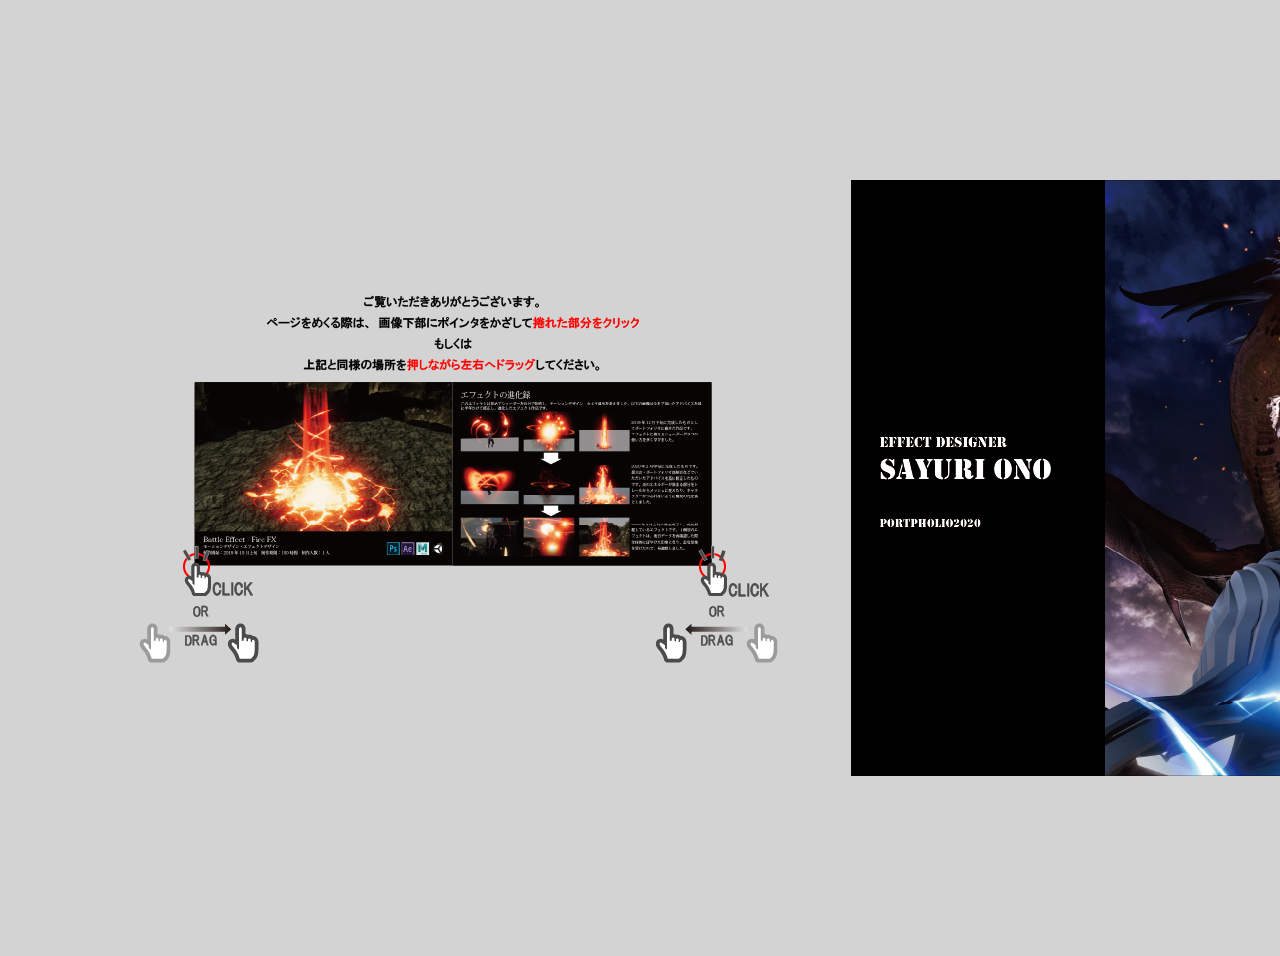
==== index.html @ 188a4488 "Add files via upload" ====
<!DOCTYPE html>
<html lang="en">
<head>
<link rel="stylesheet" href="css/style.css" />
<script src="https://code.jquery.com/jquery-3.4.1.min.js"
    integrity="sha256-CSXorXvZcTkaix6Yvo6HppcZGetbYMGWSFlBw8HfCJo=" crossorigin="anonymous"></script>
<script type="text/javascript" src="js/turn.js"></script>
<title>OCA大阪デザイン＆IT専門学校_小野紗有里_ポートフォリオ</title>
</head>
<body>
  <div class="wrapper">
    <div id="flipbook">
      <div></div>
      <div>
        <iframe width="843" height="502" src="https://www.youtube.com/embed/wSt4LJQeaeQ?autoplay=1" frameborder="0" allow="accelerometer; encrypted-media; gyroscope; picture-in-picture" allowfullscreen></iframe>
      </div>
      <div></div>
      <div></div>
      <div></div>
      <div></div>
      <div></div>
      <div><iframe width="843" height="470" src="https://www.youtube.com/embed/CJ3y1P370u0" frameborder="0" allow="accelerometer; autoplay; encrypted-media; gyroscope; picture-in-picture" allowfullscreen></iframe>
      </div>
      <div>
      <iframe width="410" height="285" src="https://www.youtube.com/embed/uXxZIEnOLyM?autoplay=1" frameborder="0" allow="accelerometer; encrypted-media; gyroscope; picture-in-picture" allowfullscreen></iframe>
      </div>
      <div>
      	<div class ="sm_mov">
      	<table>
      	<tr>
      	<td><iframe width="320" height="270" src="https://www.youtube.com/embed/va22IH--xtc" frameborder="0" allow="accelerometer; autoplay; encrypted-media; gyroscope; picture-in-picture" allowfullscreen></iframe></td>
      	<td><iframe width="320" height="270" src="https://www.youtube.com/embed/mqj87593bno" frameborder="0" allow="accelerometer; autoplay; encrypted-media; gyroscope; picture-in-picture" allowfullscreen></iframe></td>
      	</tr>
      	</table>
      	</div>
      </div>
      <div>
        <div class ="sm_mov">
      	<table>
      	<tr>
      	<td><iframe width="320" height="270" src="https://www.youtube.com/embed/FnUA1RHGNOg" frameborder="0" allow="accelerometer; autoplay; encrypted-media; gyroscope; picture-in-picture" allowfullscreen></iframe></td>
      	<td><iframe width="320" height="270" src="https://www.youtube.com/embed/-NrYVGUpazg" frameborder="0" allow="accelerometer; autoplay; encrypted-media; gyroscope; picture-in-picture" allowfullscreen></iframe></td>
      	</tr>
      	</table>
      	</div>
      </div>
      <div><iframe width="790" height="430" src="https://www.youtube.com/embed/SSOPF-YPMoE" frameborder="0" allow="accelerometer; autoplay; encrypted-media; gyroscope; picture-in-picture" allowfullscreen></iframe></div>
      <div></div>
      <div></div>
      <div></div>
      <div></div>
      <div></div>
      <div></div>
      <div></div>
      <div></div>
    </div>
  </div>
</body>
<script type="text/javascript">
    $("#flipbook").turn({
        when:{
            turning: function(e,page,view){
                const book = $(this),
                pages=book.turn("pages");
                 if (page >= 2) $("#flipbook .p2").addClass("fixed");
                else $("#flipbook .p2").removeClass("fixed");

                if (page < book.turn("pages"))
                    $("#flipbook .p5").addClass("fixed");
                else $("#flipbook .p5").removeClass("fixed");

            }
        }
    });


</script>
</html>
---- css/style.css ----
div {
  color: white;
}

body{
  overflow-y: scroll;
  -ms-overflow-style:none;
  scrollbar-width:none;
  background-color: #d3d3d3;
}

body::-webkit-scrollbar{
  display: none;
}

.wrapper{
  width:100vw;
  text-align: center;
  background-image: url(../image/explain_2.png);
  background-repeat: no-repeat;
  margin: 180px auto;

}

.odd {
  background-color: #000;
}
.even {
  background-color: #000;
}

.p1,
.p2,
.p3,
.p4 {
  width: 400px;
  height: 500px;
  background-color: #000;
}

.p1{
  background-image: url(../image/p1_large.png);
}

.p2{
  background-image: url(../image/p2_large.png);
}



.p3{
  background-image: url(../image/p3_large.png);
}

.p4{
  background-image: url(../image/p4_large.png);
}


.p5{
  background-image: url(../image/p5_large.png);
}

.p6{
  background-image: url(../image/p6_large.png);
}

.p7{
  background-image: url(../image/p7_large.png);
}

.p8{
  background-image: url(../image/p8_large.png);
}

.p9{
  background-image: url(../image/p9_large.png);
}

.p9 iframe{
    float: left;
    margin: 25px 45px;
}


.p10{
  background-image: url(../image/p10_large.png);
}

.p11{
  background-image: url(../image/p11_large.png);
}

.p12{
  background-image: url(../image/p12_large.png);
}

.p12 iframe{
	margin-top:28px;
}

.p13{
  background-image: url(../image/p13_large.png);
}

.p14{
  background-image: url(../image/p14_large.png);
}

.p15{
  background-image: url(../image/p15_large.png);
}

.p16{
  background-image: url(../image/p16_large.png);
}

.p17{
  background-image: url(../image/p17_large.png);
}

.p18{
  background-image: url(../image/p18_large.png);
}

.p19{
  background-image: url(../image/p19_large.png);
}

.p20{
  background-image: url(../image/p20_large.png);
}

.sm_mov{
}

.sm_mov table{
margin: 35px auto 0;
}

.sm_mov tr{

}

.sm_mov td{
padding: 0 40px;
}


#flipbook {
  width: 1686px;
  height: 596px;
  margin:auto;
}
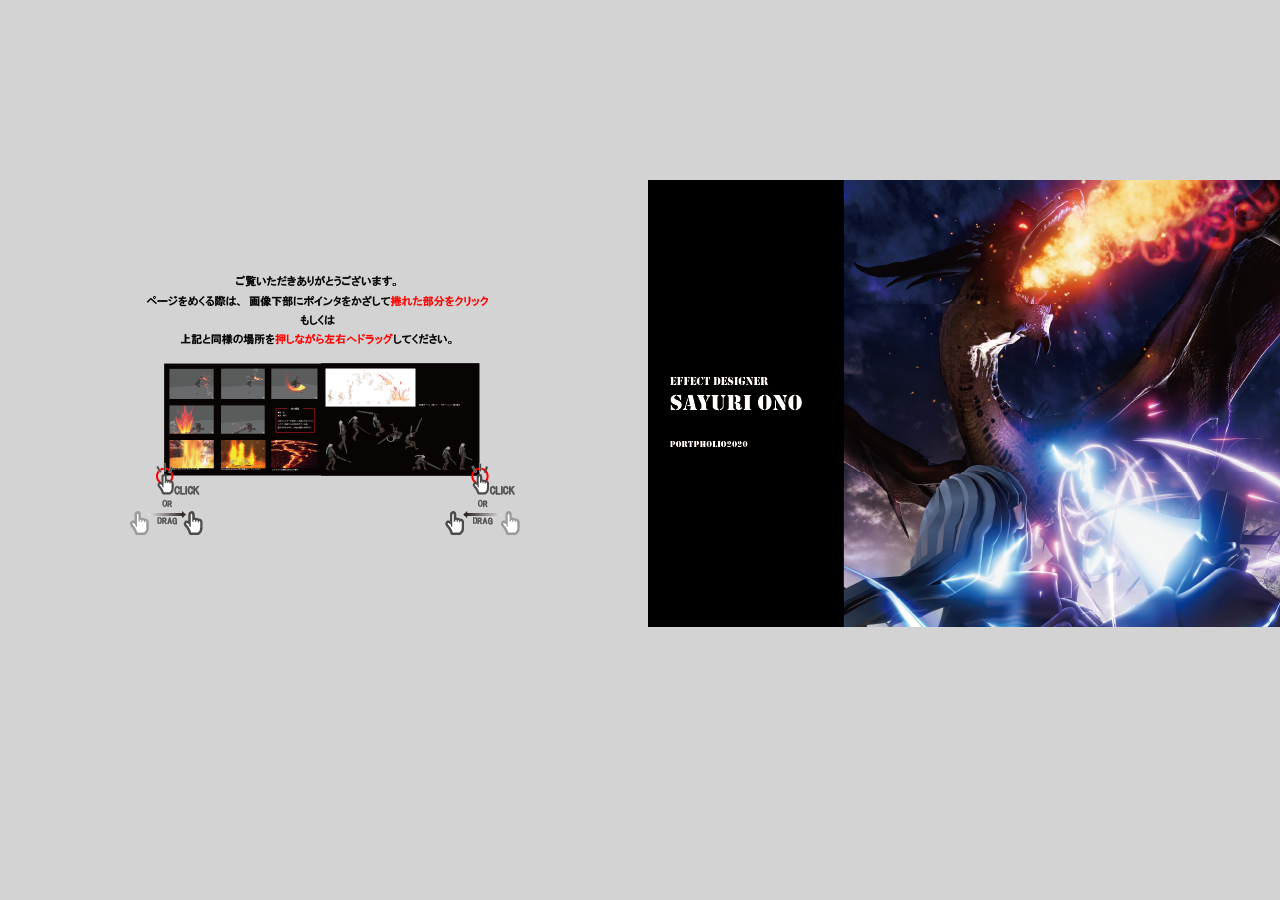
==== commit 8583a3a4: "Add files via upload" ====
--- a/index.html
+++ b/index.html
@@ -1,7 +1,11 @@
 <!DOCTYPE html>
 <html lang="en">
 <head>
-<link rel="stylesheet" href="css/style.css" />
+<!--  <link rel="stylesheet" href="css/style.css">-->
+
+<link rel="stylesheet" href="css/style.css" media="screen and (min-width:1800px)"/>
+<link rel="stylesheet" href="css/style-med.css" media="screen and (max-width:1800px)"/>
+
 <script src="https://code.jquery.com/jquery-3.4.1.min.js"
     integrity="sha256-CSXorXvZcTkaix6Yvo6HppcZGetbYMGWSFlBw8HfCJo=" crossorigin="anonymous"></script>
 <script type="text/javascript" src="js/turn.js"></script>
@@ -12,24 +16,24 @@
     <div id="flipbook">
       <div></div>
       <div>
-        <iframe width="843" height="502" src="https://www.youtube.com/embed/wSt4LJQeaeQ?autoplay=1" frameborder="0" allow="accelerometer; encrypted-media; gyroscope; picture-in-picture" allowfullscreen></iframe>
+        <iframe  src="https://www.youtube.com/embed/bZ2I3J18K20?autoplay=1" frameborder="0" allow="accelerometer; encrypted-media; gyroscope; picture-in-picture" allowfullscreen></iframe>
       </div>
       <div></div>
       <div></div>
       <div></div>
       <div></div>
       <div></div>
-      <div><iframe width="843" height="470" src="https://www.youtube.com/embed/CJ3y1P370u0" frameborder="0" allow="accelerometer; autoplay; encrypted-media; gyroscope; picture-in-picture" allowfullscreen></iframe>
+      <div><iframe  src="https://www.youtube.com/embed/H_PZqycmmN0" frameborder="0" allow="accelerometer; autoplay; encrypted-media; gyroscope; picture-in-picture" allowfullscreen></iframe>
       </div>
       <div>
-      <iframe width="410" height="285" src="https://www.youtube.com/embed/uXxZIEnOLyM?autoplay=1" frameborder="0" allow="accelerometer; encrypted-media; gyroscope; picture-in-picture" allowfullscreen></iframe>
+      <iframe src="https://www.youtube.com/embed/uXxZIEnOLyM?autoplay=1" frameborder="0" allow="accelerometer; encrypted-media; gyroscope; picture-in-picture" allowfullscreen></iframe>
       </div>
       <div>
       	<div class ="sm_mov">
       	<table>
       	<tr>
-      	<td><iframe width="320" height="270" src="https://www.youtube.com/embed/va22IH--xtc" frameborder="0" allow="accelerometer; autoplay; encrypted-media; gyroscope; picture-in-picture" allowfullscreen></iframe></td>
-      	<td><iframe width="320" height="270" src="https://www.youtube.com/embed/mqj87593bno" frameborder="0" allow="accelerometer; autoplay; encrypted-media; gyroscope; picture-in-picture" allowfullscreen></iframe></td>
+      	<td><iframe  src="https://www.youtube.com/embed/va22IH--xtc" frameborder="0" allow="accelerometer; autoplay; encrypted-media; gyroscope; picture-in-picture" allowfullscreen></iframe></td>
+      	<td><iframe  src="https://www.youtube.com/embed/mqj87593bno" frameborder="0" allow="accelerometer; autoplay; encrypted-media; gyroscope; picture-in-picture" allowfullscreen></iframe></td>
       	</tr>
       	</table>
       	</div>
@@ -38,13 +42,13 @@
         <div class ="sm_mov">
       	<table>
       	<tr>
-      	<td><iframe width="320" height="270" src="https://www.youtube.com/embed/FnUA1RHGNOg" frameborder="0" allow="accelerometer; autoplay; encrypted-media; gyroscope; picture-in-picture" allowfullscreen></iframe></td>
-      	<td><iframe width="320" height="270" src="https://www.youtube.com/embed/-NrYVGUpazg" frameborder="0" allow="accelerometer; autoplay; encrypted-media; gyroscope; picture-in-picture" allowfullscreen></iframe></td>
+      	<td><iframe  src="https://www.youtube.com/embed/FnUA1RHGNOg" frameborder="0" allow="accelerometer; autoplay; encrypted-media; gyroscope; picture-in-picture" allowfullscreen></iframe></td>
+      	<td><iframe  src="https://www.youtube.com/embed/-NrYVGUpazg" frameborder="0" allow="accelerometer; autoplay; encrypted-media; gyroscope; picture-in-picture" allowfullscreen></iframe></td>
       	</tr>
       	</table>
       	</div>
       </div>
-      <div><iframe width="790" height="430" src="https://www.youtube.com/embed/SSOPF-YPMoE" frameborder="0" allow="accelerometer; autoplay; encrypted-media; gyroscope; picture-in-picture" allowfullscreen></iframe></div>
+      <div><iframe src="https://www.youtube.com/embed/SSOPF-YPMoE" frameborder="0" allow="accelerometer; autoplay; encrypted-media; gyroscope; picture-in-picture" allowfullscreen></iframe></div>
       <div></div>
       <div></div>
       <div></div>
--- a/css/style.css
+++ b/css/style.css
@@ -29,15 +29,6 @@
   background-color: #000;
 }
 
-.p1,
-.p2,
-.p3,
-.p4 {
-  width: 400px;
-  height: 500px;
-  background-color: #000;
-}
-
 .p1{
   background-image: url(../image/p1_large.png);
 }
@@ -46,7 +37,10 @@
   background-image: url(../image/p2_large.png);
 }
 
-
+.p2 iframe{
+  width: 843px;
+  height:502px;
+}
 
 .p3{
   background-image: url(../image/p3_large.png);
@@ -72,6 +66,10 @@
 .p8{
   background-image: url(../image/p8_large.png);
 }
+.p8 iframe{
+  width:843px;
+  height:480px;
+}
 
 .p9{
   background-image: url(../image/p9_large.png);
@@ -80,11 +78,18 @@
 .p9 iframe{
     float: left;
     margin: 25px 45px;
+    width: 410px;
+    height:285px;
 }
 
 
 .p10{
   background-image: url(../image/p10_large.png);
+}
+
+.p10 iframe, .p11 iframe {
+  width:320px;
+  height: 270px;
 }
 
 .p11{
@@ -97,6 +102,8 @@
 
 .p12 iframe{
 	margin-top:28px;
+  width:790px;
+  height:430px;
 }
 
 .p13{
--- a/css/style.css
+++ b/css/style.css
@@ -29,15 +29,6 @@
   background-color: #000;
 }
 
-.p1,
-.p2,
-.p3,
-.p4 {
-  width: 400px;
-  height: 500px;
-  background-color: #000;
-}
-
 .p1{
   background-image: url(../image/p1_large.png);
 }
@@ -46,7 +37,10 @@
   background-image: url(../image/p2_large.png);
 }
 
-
+.p2 iframe{
+  width: 843px;
+  height:502px;
+}
 
 .p3{
   background-image: url(../image/p3_large.png);
@@ -72,6 +66,10 @@
 .p8{
   background-image: url(../image/p8_large.png);
 }
+.p8 iframe{
+  width:843px;
+  height:480px;
+}
 
 .p9{
   background-image: url(../image/p9_large.png);
@@ -80,11 +78,18 @@
 .p9 iframe{
     float: left;
     margin: 25px 45px;
+    width: 410px;
+    height:285px;
 }
 
 
 .p10{
   background-image: url(../image/p10_large.png);
+}
+
+.p10 iframe, .p11 iframe {
+  width:320px;
+  height: 270px;
 }
 
 .p11{
@@ -97,6 +102,8 @@
 
 .p12 iframe{
 	margin-top:28px;
+  width:790px;
+  height:430px;
 }
 
 .p13{
--- a/css/style-med.css
+++ b/css/style-med.css
@@ -0,0 +1,164 @@
+div {
+  color: white;
+}
+
+body{
+  overflow-y: scroll;
+  -ms-overflow-style:none;
+  scrollbar-width:none;
+  background-color: #d3d3d3;
+}
+
+body::-webkit-scrollbar{
+  display: none;
+}
+
+.wrapper{
+  width:100vw;
+  text-align: center;
+  background-image: url(../image/explain_2_mid.png);
+  background-repeat: no-repeat;
+  margin: 180px auto;
+
+}
+
+.odd {
+  background-color: #000;
+}
+.even {
+  background-color: #000;
+}
+
+
+.p1{
+  background-image: url(../image/p1_med.png);
+}
+
+.p2{
+  background-image: url(../image/p2_med.png);
+}
+
+.p2 iframe{
+  width: 630px;
+  height:375px;
+}
+
+.p3{
+  background-image: url(../image/p3_med.png);
+}
+
+.p4{
+  background-image: url(../image/p4_med.png);
+}
+
+
+.p5{
+  background-image: url(../image/p5_med.png);
+}
+
+.p6{
+  background-image: url(../image/p6_med.png);
+}
+
+.p7{
+  background-image: url(../image/p7_med.png);
+}
+
+.p8{
+  background-image: url(../image/p8_med.png);
+}
+
+.p8 iframe{
+  width:630px;
+  height:375px;
+}
+
+.p9{
+  background-image: url(../image/p9_med.png);
+}
+
+.p9 iframe{
+    float: left;
+    margin: 20px 35px;
+    width: 315px;
+    height:220px;
+}
+
+
+.p10{
+  background-image: url(../image/p10_med.png);
+}
+
+.p11{
+  background-image: url(../image/p11_med.png);
+}
+
+.p10 iframe, .p11 iframe {
+  width:240px;
+  height: 190px;
+}
+
+
+.p12{
+  background-image: url(../image/p12_med.png);
+}
+
+.p12 iframe{
+	margin-top:25px;
+  width:632px;
+  height:315px;
+}
+
+.p13{
+  background-image: url(../image/p13_med.png);
+}
+
+.p14{
+  background-image: url(../image/p14_med.png);
+}
+
+.p15{
+  background-image: url(../image/p15_med.png);
+}
+
+.p16{
+  background-image: url(../image/p16_med.png);
+}
+
+.p17{
+  background-image: url(../image/p17_med.png);
+}
+
+.p18{
+  background-image: url(../image/p18_med.png);
+}
+
+.p19{
+  background-image: url(../image/p19_med.png);
+}
+
+.p20{
+  background-image: url(../image/p20_med.png);
+}
+
+.sm_mov{
+}
+
+.sm_mov table{
+margin: 35px auto 0;
+}
+
+.sm_mov tr{
+
+}
+
+.sm_mov td{
+padding: 0 30px;
+}
+
+
+#flipbook {
+  width: 1264px;
+  height: 447px;
+  margin:auto;
+}
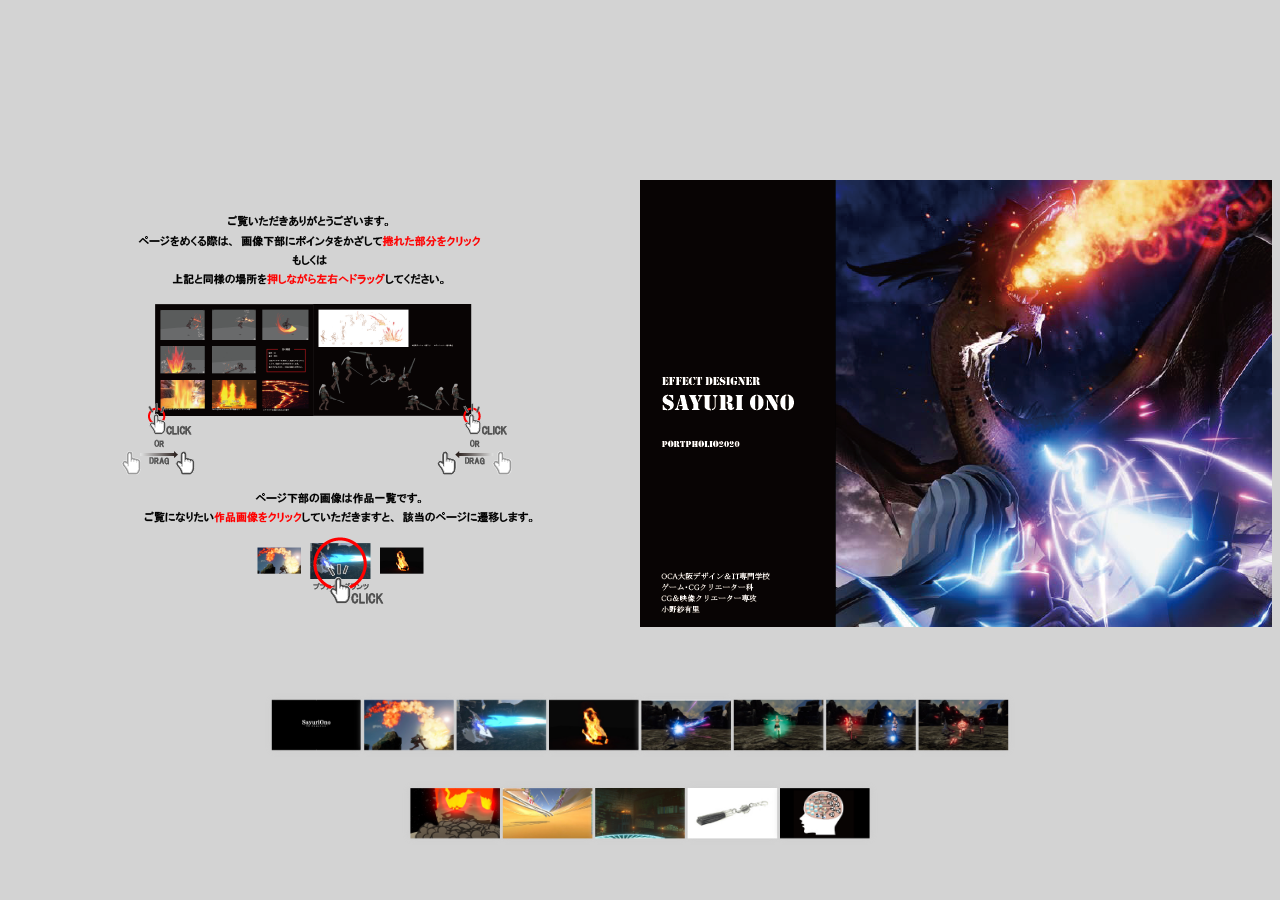
==== commit 939de32c: "Add files via upload" ====
--- a/index.html
+++ b/index.html
@@ -5,21 +5,72 @@
 
 <link rel="stylesheet" href="css/style.css" media="screen and (min-width:1800px)"/>
 <link rel="stylesheet" href="css/style-med.css" media="screen and (max-width:1800px)"/>
+<link rel="stylesheet" href="css/magazine.css" />
 
 <script src="https://code.jquery.com/jquery-3.4.1.min.js"
     integrity="sha256-CSXorXvZcTkaix6Yvo6HppcZGetbYMGWSFlBw8HfCJo=" crossorigin="anonymous"></script>
 <script type="text/javascript" src="js/turn.js"></script>
+
+<script type="text/javascript" src="./lib/jquery.min.1.7.js"></script>
+<script type="text/javascript" src="./lib/modernizr.2.5.3.min.js"></script>
+<script type="text/javascript" src="./lib/hash.js"></script>
+
 <title>OCA大阪デザイン＆IT専門学校_小野紗有里_ポートフォリオ</title>
 </head>
 <body>
+
   <div class="wrapper">
+
     <div id="flipbook">
       <div></div>
       <div>
-        <iframe  src="https://www.youtube.com/embed/bZ2I3J18K20?autoplay=1" frameborder="0" allow="accelerometer; encrypted-media; gyroscope; picture-in-picture" allowfullscreen></iframe>
-      </div>
-      <div></div>
-      <div></div>
+        <div class="index thumbnails">
+        <table>
+          <tr>
+            <th colspan="2">INDEX<th>
+          </tr>
+          <tr class="cat">
+            <td colspan="2">Ⅰ.デモリール</td>
+          </tr>
+          <tr class="cat">
+            <td colspan="2">Ⅱ.エフェクト作品</td>
+          </tr>
+          <tr>
+            <td class="page-4"><span class="ju">1.爆炎斬</span></td><td class="page-14"><span class="ju">5.ヒールウェーブ</span></td>
+          </tr>
+          <tr>
+            <td class="page-8"><span class="ju">2.プファイルグランツ</span></td><td class="page-14"><span class="ju">6.攻撃力・防御力アップエフェクト</span></td>
+          </tr>
+          <tr>
+            <td class="page-12"><span class="ju">3.Houdini練習作品</span></td><td class="page-15"><span class="ju">7.全体攻撃力アップエフェクト</span></td>
+          </tr>
+          <tr>
+            <td class="page-13"><span class="ju">4.ブリッツ・レイ</span></td><td class="page-15"><span class="ju">8.メテオライト</span></td>
+          </tr>
+          <tr class="cat">
+            <td colspan="2">Ⅲ.その他作品</td>
+          </tr>
+          <tr>
+            <td class="page-16"><span class="ju">1.走麺 - グループ制作</span></td><td class="page-20"><span class="ju">3.デッサン</span></td>
+          </tr>
+          <tr>
+            <td class="page-18"><span class="ju">2.Witch's Studio - 背景モデリング</span></td><td>　</td>
+          </tr>
+          <tr class="cat">
+            <td colspan="2" class="page-23"><span class="ju">Ⅳ.プロフィール</span></td>
+          </tr>
+        </table>
+      </div>
+      </div>
+      <div>
+        <iframe src="https://www.youtube.com/embed/uvP_PYCoqOY" frameborder="0" allow="accelerometer; autoplay; encrypted-media; gyroscope; picture-in-picture" allowfullscreen></iframe></div>
+      <div>
+        <iframe src="https://www.youtube.com/embed/bZ2I3J18K20?autoplay=1" frameborder="0" allow="accelerometer; encrypted-media; gyroscope; picture-in-picture" allowfullscreen></iframe>
+      </div>
+      <div></div>
+      <div></div>
+      <div></div>
+      <div><iframe src="https://www.youtube.com/embed/78XvU0d2yGs" frameborder="0" allow="accelerometer; autoplay; encrypted-media; gyroscope; picture-in-picture" allowfullscreen></iframe></div>
       <div></div>
       <div></div>
       <div></div>
@@ -58,24 +109,145 @@
       <div></div>
       <div></div>
     </div>
+
+    <div class="thumbnails">
+    	<div>
+    	<ul>
+        <li class="i" style="margin-right:5px">
+          <img src="image/2-thumb.jpg" width="127" height="72" class="page-2">
+          <span>デモリール</span>
+    			<li class="i">
+    				<img src="image/4-thumb.jpg" width="128" height="72" class="page-4">
+    				<span>爆炎斬</span>
+    			</li>
+    			<li class="i">
+          <img src="image/8-thumb.jpg" width="128" height="72" class="page-8">
+          <span>プファイルグランツ</span>
+    			</li>
+          <li class="i">
+          <img src="image/12-thumb.jpg" width="128" height="72" class="page-12">
+          <span>Houdini練習作品</span>
+          </li>
+          <li class="i">
+          <img src="image/13-thumb.jpg" width="128" height="72" class="page-13">
+          <span>ブリッツ・レイ</span>
+          </li>
+          <li class="i">
+          <img src="image/14-1-thumb.jpg" width="128" height="72" class="page-14">
+          <span>ヒールウェーブ</span>
+          </li>
+          <li class="i">
+          <img src="image/14-2-thumb.jpg" width="128" height="72" class="page-14">
+          <span>攻撃・防御力アップ</span>
+          </li>
+    			</li>
+          <li class="i">
+          <img src="image/15-1-thumb.jpg" width="128" height="72" class="page-15">
+          <span>全体攻撃力アップ</span>
+          </li>
+          <li class="i">
+          <img src="image/15-2-thumb.jpg" width="128" height="72" class="page-15">
+          <span>メテオライト</span>
+    			</li>
+          <li class="i">
+          <img src="image/16-thumb.jpg" width="128" height="72" class="page-16">
+          <span>走麺</span>
+    			</li>
+          <li class="i">
+          <img src="image/18-thumb.jpg" width="128" height="72" class="page-18">
+          <span>Witch's Studio</span>
+    			</li>
+          <li class="i">
+          <img src="image/20-thumb.jpg" width="128" height="72" class="page-20">
+          <span>デッサン</span>
+    			</li>
+          <li class="i">
+          <img src="image/23-thumb.jpg" width="128" height="72" class="page-23">
+          <span>プロフィール</span>
+    			</li>
+    		<ul>
+    	<div>
+    </div>
+
+
   </div>
 </body>
 <script type="text/javascript">
+
+
     $("#flipbook").turn({
         when:{
             turning: function(e,page,view){
                 const book = $(this),
                 pages=book.turn("pages");
-                 if (page >= 2) $("#flipbook .p2").addClass("fixed");
-                else $("#flipbook .p2").removeClass("fixed");
-
-                if (page < book.turn("pages"))
-                    $("#flipbook .p5").addClass("fixed");
-                else $("#flipbook .p5").removeClass("fixed");
+
+
+              	Hash.go('page/' + page).update();
+              //  disableControls(page);
+
+
+                //$('.thumbnails .page-'+currentPage).
+                  //parent().
+                  //removeClass('current');
+
+                //$('.thumbnails .page-'+page).
+                //  parent().
+                //  addClass('current');*/
+
 
             }
         }
     });
+    // Events for thumbnails
+
+  	$('.thumbnails').click(function(event) {
+
+  		var page;
+
+  		if (event.target && (page=/page-([0-9]+)/.exec($(event.target).attr('class'))) ) {
+
+  			$('#flipbook').turn('page', page[1]);
+  		}
+  	});
+
+  	$('.thumbnails li').
+  		bind($.mouseEvents.over, function() {
+
+  			$(this).addClass('thumb-hover');
+
+  		}).bind($.mouseEvents.out, function() {
+
+  			$(this).removeClass('thumb-hover');
+
+  		});
+
+  	if ($.isTouch) {
+
+  		$('.thumbnails').
+  			addClass('thumbanils-touch').
+  			bind($.mouseEvents.move, function(event) {
+  				event.preventDefault();
+  			});
+
+  	} else {
+
+  		$('.thumbnails ul').mouseover(function() {
+
+  			$('.thumbnails').addClass('thumbnails-hover');
+
+  		}).mousedown(function() {
+
+  			return false;
+
+  		}).mouseout(function() {
+
+  			$('.thumbnails').removeClass('thumbnails-hover');
+
+  		});
+
+  	}
+
+
 
 
 </script>
--- a/css/style.css
+++ b/css/style.css
@@ -13,12 +13,14 @@
   display: none;
 }
 
+
+
 .wrapper{
   width:100vw;
   text-align: center;
-  background-image: url(../image/explain_2.png);
+  background-image: url(../image/explain_2_large.png);
   background-repeat: no-repeat;
-  margin: 180px auto;
+  margin: 100px auto 50px auto;
 
 }
 
@@ -37,19 +39,26 @@
   background-image: url(../image/p2_large.png);
 }
 
-.p2 iframe{
+
+
+.p3{
+  background-image: url(../image/p3_large.png);
+}
+
+.p3 iframe{
   width: 843px;
   height:502px;
-}
-
-.p3{
-  background-image: url(../image/p3_large.png);
+  margin-top: 47px;
 }
 
 .p4{
   background-image: url(../image/p4_large.png);
 }
 
+.p4 iframe{
+  width: 843px;
+  height:502px;
+}
 
 .p5{
   background-image: url(../image/p5_large.png);
@@ -75,7 +84,33 @@
   background-image: url(../image/p9_large.png);
 }
 
-.p9 iframe{
+
+.p10{
+  background-image: url(../image/p10_large.png);
+}
+
+
+
+.p11{
+  background-image: url(../image/p11_large.png);
+}
+
+.p12{
+  background-image: url(../image/p12_large.png);
+}
+.p12 iframe{
+  width: 843px;
+  height:502px;
+}
+
+
+
+
+.p13{
+  background-image: url(../image/p13_large.png);
+}
+
+.p13 iframe{
     float: left;
     margin: 25px 45px;
     width: 410px;
@@ -83,45 +118,28 @@
 }
 
 
-.p10{
-  background-image: url(../image/p10_large.png);
-}
-
-.p10 iframe, .p11 iframe {
+
+.p14{
+  background-image: url(../image/p14_large.png);
+}
+
+.p15{
+  background-image: url(../image/p15_large.png);
+}
+.p14 iframe, .p15 iframe {
   width:320px;
   height: 270px;
 }
 
-.p11{
-  background-image: url(../image/p11_large.png);
-}
-
-.p12{
-  background-image: url(../image/p12_large.png);
-}
-
-.p12 iframe{
+.p16{
+  background-image: url(../image/p16_large.png);
+}
+.p16 iframe{
 	margin-top:28px;
   width:790px;
   height:430px;
 }
 
-.p13{
-  background-image: url(../image/p13_large.png);
-}
-
-.p14{
-  background-image: url(../image/p14_large.png);
-}
-
-.p15{
-  background-image: url(../image/p15_large.png);
-}
-
-.p16{
-  background-image: url(../image/p16_large.png);
-}
-
 .p17{
   background-image: url(../image/p17_large.png);
 }
@@ -136,6 +154,68 @@
 
 .p20{
   background-image: url(../image/p20_large.png);
+}
+
+.p21{
+  background-image: url(../image/p21_large.png);
+}
+
+.p22{
+  background-image: url(../image/p22_large.png);
+}
+
+.p23{
+  background-image: url(../image/p23_large.png);
+}
+
+.p24{
+  background-image: url(../image/p24_large.png);
+}
+
+.index{
+  font-family:"ＭＳ 明朝" ;
+}
+
+.index table{
+  text-align: left;
+padding: 40px;
+}
+
+.index th{
+  font-size:35px;
+}
+
+.index .cat td{
+  font-size: 25px;
+  padding-left: 0;
+  padding-top: 25px;
+}
+
+.index td{
+  font-size: 18px;
+  padding: 8px 8px 8px 40px;
+}
+
+.ju {
+  display: inline-block;
+  position: relative;
+  text-decoration: none;
+}
+.ju::after {
+  position: absolute;
+  content: '';
+  bottom: 0;
+  left: 0;
+  width: 0;
+  height: 1px;
+  background: red;
+  transition: all 0.3s ease 0s;
+}
+.ju:hover {
+  cursor: pointer;
+}
+.ju:hover::after {
+  width: 100%;
 }
 
 .sm_mov{
--- a/css/style.css
+++ b/css/style.css
@@ -13,12 +13,14 @@
   display: none;
 }
 
+
+
 .wrapper{
   width:100vw;
   text-align: center;
-  background-image: url(../image/explain_2.png);
+  background-image: url(../image/explain_2_large.png);
   background-repeat: no-repeat;
-  margin: 180px auto;
+  margin: 100px auto 50px auto;
 
 }
 
@@ -37,19 +39,26 @@
   background-image: url(../image/p2_large.png);
 }
 
-.p2 iframe{
+
+
+.p3{
+  background-image: url(../image/p3_large.png);
+}
+
+.p3 iframe{
   width: 843px;
   height:502px;
-}
-
-.p3{
-  background-image: url(../image/p3_large.png);
+  margin-top: 47px;
 }
 
 .p4{
   background-image: url(../image/p4_large.png);
 }
 
+.p4 iframe{
+  width: 843px;
+  height:502px;
+}
 
 .p5{
   background-image: url(../image/p5_large.png);
@@ -75,7 +84,33 @@
   background-image: url(../image/p9_large.png);
 }
 
-.p9 iframe{
+
+.p10{
+  background-image: url(../image/p10_large.png);
+}
+
+
+
+.p11{
+  background-image: url(../image/p11_large.png);
+}
+
+.p12{
+  background-image: url(../image/p12_large.png);
+}
+.p12 iframe{
+  width: 843px;
+  height:502px;
+}
+
+
+
+
+.p13{
+  background-image: url(../image/p13_large.png);
+}
+
+.p13 iframe{
     float: left;
     margin: 25px 45px;
     width: 410px;
@@ -83,45 +118,28 @@
 }
 
 
-.p10{
-  background-image: url(../image/p10_large.png);
-}
-
-.p10 iframe, .p11 iframe {
+
+.p14{
+  background-image: url(../image/p14_large.png);
+}
+
+.p15{
+  background-image: url(../image/p15_large.png);
+}
+.p14 iframe, .p15 iframe {
   width:320px;
   height: 270px;
 }
 
-.p11{
-  background-image: url(../image/p11_large.png);
-}
-
-.p12{
-  background-image: url(../image/p12_large.png);
-}
-
-.p12 iframe{
+.p16{
+  background-image: url(../image/p16_large.png);
+}
+.p16 iframe{
 	margin-top:28px;
   width:790px;
   height:430px;
 }
 
-.p13{
-  background-image: url(../image/p13_large.png);
-}
-
-.p14{
-  background-image: url(../image/p14_large.png);
-}
-
-.p15{
-  background-image: url(../image/p15_large.png);
-}
-
-.p16{
-  background-image: url(../image/p16_large.png);
-}
-
 .p17{
   background-image: url(../image/p17_large.png);
 }
@@ -136,6 +154,68 @@
 
 .p20{
   background-image: url(../image/p20_large.png);
+}
+
+.p21{
+  background-image: url(../image/p21_large.png);
+}
+
+.p22{
+  background-image: url(../image/p22_large.png);
+}
+
+.p23{
+  background-image: url(../image/p23_large.png);
+}
+
+.p24{
+  background-image: url(../image/p24_large.png);
+}
+
+.index{
+  font-family:"ＭＳ 明朝" ;
+}
+
+.index table{
+  text-align: left;
+padding: 40px;
+}
+
+.index th{
+  font-size:35px;
+}
+
+.index .cat td{
+  font-size: 25px;
+  padding-left: 0;
+  padding-top: 25px;
+}
+
+.index td{
+  font-size: 18px;
+  padding: 8px 8px 8px 40px;
+}
+
+.ju {
+  display: inline-block;
+  position: relative;
+  text-decoration: none;
+}
+.ju::after {
+  position: absolute;
+  content: '';
+  bottom: 0;
+  left: 0;
+  width: 0;
+  height: 1px;
+  background: red;
+  transition: all 0.3s ease 0s;
+}
+.ju:hover {
+  cursor: pointer;
+}
+.ju:hover::after {
+  width: 100%;
 }
 
 .sm_mov{
--- a/css/style-med.css
+++ b/css/style-med.css
@@ -18,7 +18,7 @@
   text-align: center;
   background-image: url(../image/explain_2_mid.png);
   background-repeat: no-repeat;
-  margin: 180px auto;
+  margin: 180px auto 50px auto;
 
 }
 
@@ -38,19 +38,25 @@
   background-image: url(../image/p2_med.png);
 }
 
-.p2 iframe{
-  width: 630px;
-  height:375px;
-}
 
 .p3{
   background-image: url(../image/p3_med.png);
 }
 
+.p3 iframe{
+  width: 630px;
+  height:375px;
+  margin-top:37px;
+}
+
 .p4{
   background-image: url(../image/p4_med.png);
 }
 
+.p4 iframe{
+  width: 630px;
+  height:375px;
+}
 
 .p5{
   background-image: url(../image/p5_med.png);
@@ -77,7 +83,32 @@
   background-image: url(../image/p9_med.png);
 }
 
-.p9 iframe{
+
+
+
+.p10{
+  background-image: url(../image/p10_med.png);
+}
+
+.p11{
+  background-image: url(../image/p11_med.png);
+}
+
+
+.p12{
+  background-image: url(../image/p12_med.png);
+}
+
+.p12 iframe{
+  width: 630px;
+  height:375px;
+}
+
+
+.p13{
+  background-image: url(../image/p13_med.png);
+}
+.p13 iframe{
     float: left;
     margin: 20px 35px;
     width: 315px;
@@ -85,46 +116,30 @@
 }
 
 
-.p10{
-  background-image: url(../image/p10_med.png);
-}
-
-.p11{
-  background-image: url(../image/p11_med.png);
-}
-
-.p10 iframe, .p11 iframe {
+.p14{
+  background-image: url(../image/p14_med.png);
+}
+
+
+.p15{
+  background-image: url(../image/p15_med.png);
+}
+
+.p14 iframe, .p15 iframe {
   width:240px;
   height: 190px;
 }
 
-
-.p12{
-  background-image: url(../image/p12_med.png);
-}
-
-.p12 iframe{
+.p16{
+  background-image: url(../image/p16_med.png);
+}
+
+.p16 iframe{
 	margin-top:25px;
   width:632px;
   height:315px;
 }
 
-.p13{
-  background-image: url(../image/p13_med.png);
-}
-
-.p14{
-  background-image: url(../image/p14_med.png);
-}
-
-.p15{
-  background-image: url(../image/p15_med.png);
-}
-
-.p16{
-  background-image: url(../image/p16_med.png);
-}
-
 .p17{
   background-image: url(../image/p17_med.png);
 }
@@ -140,6 +155,69 @@
 .p20{
   background-image: url(../image/p20_med.png);
 }
+
+.p21{
+  background-image: url(../image/p21_med.png);
+}
+
+.p22{
+  background-image: url(../image/p22_med.png);
+}
+
+.p23{
+  background-image: url(../image/p23_med.png);
+}
+
+.p24{
+  background-image: url(../image/p24_med.png);
+}
+
+.index{
+  font-family:"ＭＳ 明朝" ;
+}
+
+.index table{
+  text-align: left;
+padding: 20px 30px;;
+}
+
+.index th{
+  font-size:35px;
+}
+
+.index .cat td{
+  font-size: 20px;
+  padding-left: 0;
+  padding-top: 20px;
+}
+
+.index td{
+  font-size: 14px;
+      padding: 6px 6px 6px 30px;
+}
+
+.ju {
+  display: inline-block;
+  position: relative;
+  text-decoration: none;
+}
+.ju::after {
+  position: absolute;
+  content: '';
+  bottom: 0;
+  left: 0;
+  width: 0;
+  height: 1px;
+  background: red;
+  transition: all 0.3s ease 0s;
+}
+.ju:hover {
+  cursor: pointer;
+}
+.ju:hover::after {
+  width: 100%;
+}
+
 
 .sm_mov{
 }
--- a/css/magazine.css
+++ b/css/magazine.css
@@ -0,0 +1,193 @@
+body{
+	overflow:hidden;
+	margin:0;
+	padding:0;
+}
+
+.animated{
+	-webkit-transition:margin-left 0.5s;
+	-moz-transition:margin-left 0.5s;
+	-ms-transition:margin-left 0.5s;
+	-o-transition:margin-left 0.5s;
+	transition:margin-left 0.5s;
+}
+
+.thumbnails{
+	position:absolute;
+	left:0;
+	width:100%;
+	height:140px;
+	z-index:1;
+}
+
+.thumbnails > div{
+	width: 1100px;
+	    height: 100px;
+	    margin:0px auto;
+}
+
+.thumbnails ul{
+	margin:0;
+	padding:0;
+	text-align:center;
+	-webkit-transform:scale3d(0.7, 0.7, 1);
+	-moz-transform:scale3d(0.7, 0.7, 1);
+	-o-transform:scale3d(0.7, 0.7, 1);
+	-ms-transform:scale3d(0.7, 0.7, 1);
+	transform:scale3d(0.7, 0.7, 1);
+	-webkit-transition:-webkit-transform ease-in-out 100ms;
+	-moz-transition:-moz-transform ease-in-out 100ms;
+	-ms-transition:-ms-transform ease-in-out 100ms;
+	-o-transition:-o-transform ease-in-out 100ms;
+	transition:transform ease-in-out 100ms;
+}
+
+.thumbanils-touch{
+	margin: 0 auto;
+}
+
+.thumbanils-touch ul{
+	-webkit-transform:none;
+	-moz-transform:none;
+	-o-transform:none;
+	-ms-transform:none;
+	transform:none;
+}
+
+.thumbnails-hover ul{
+	-webkit-transform:scale3d(0.8, 0.8, 1);
+	-moz-transform:scale3d(0.8, 0.8, 1);
+	-o-transform:scale3d(0.8, 0.8, 1);
+	-ms-transform:scale3d(0.8, 0.8, 1);
+	transform:scale3d(0.8, 0.8, 1);
+}
+
+.thumbnails li{
+	list-style:none;
+	display:inline-block;
+	margin: 50px 0 0 0;
+	-webkit-box-shadow:0 0 10px #ccc;
+	-moz-box-shadow:0 0 10px #ccc;
+	-ms-box-shadow:0 0 10px #ccc;
+	-o-box-shadow:0 0 10px #ccc;
+	box-shadow:0 0 10px  #ccc;
+	-webkit-transition:-webkit-transform 60ms;
+	-moz-transition:-webkit-transform 60ms;
+	-o-transition:-webkit-transform 60ms;
+	-ms-transition:-webkit-transform 60ms;
+	transition:-webkit-transform 60ms;
+}
+
+.thumbnails li span{
+	display:none;
+}
+
+.thumbnails .current{
+	-webkit-box-shadow:0 0 10px red;
+	-moz-box-shadow:0 0 10px red;
+	-ms-box-shadow:0 0 10px red;
+	-o-box-shadow:0 0 10px red;
+	box-shadow:0 0 10px red;
+}
+
+.thumbnails .thumb-hover{
+	-webkit-transform:scale3d(1.3, 1.3, 1);
+	-moz-transform:scale3d(1.3, 1.3, 1);
+	-o-transform:scale3d(1.3, 1.3, 1);
+	-ms-transform:scale3d(1.3, 1.3, 1);
+	transform:scale3d(1.3, 1.3, 1);
+
+	-webkit-box-shadow:0 0 10px #666;
+	-moz-box-shadow:0 0 10px #666;
+	-ms-box-shadow:0 0 10px #666;
+	-o-box-shadow:0 0 10px #666;
+	box-shadow:0 0 10px #666;
+}
+
+.thumbanils-touch .thumb-hover{
+	-webkit-transform:none;
+	-moz-transform:none;
+	-o-transform:none;
+	-ms-transform:none;
+	transform:none;
+}
+
+.thumbnails .thumb-hover span{
+	position:absolute;
+	bottom:-30px;
+	left:0;
+	z-index:2;
+	width:100%;
+	height:30px;
+	font:bold 12px arial;
+	line-height:30px;
+	color:#666;
+	display:block;
+	cursor:default;
+}
+
+.thumbnails img{
+	float:left;
+}
+
+.exit-message{
+	position: absolute;
+	top:10px;
+	left:0;
+	width:100%;
+	height:40px;
+	z-index:10000;
+}
+
+.exit-message > div{
+	width:140px;
+	height:30px;
+	margin:auto;
+	background:rgba(0,0,0,0.5);
+	text-align:center;
+	font:12px arial;
+	line-height:30px;
+	color:white;
+	-webkit-border-radius:10px;
+	-moz-border-radius:10px;
+	-ms-border-radius:10px;
+	-o-border-radius:10px;
+	border-radius:10px;
+}
+
+.zoom-icon{
+	position:absolute;
+	z-index:1000;
+	width:22px;
+	height:22px;
+	top:10px;
+	right:10px;
+	background-image:url(../pics/zoom-icons.png);
+	background-size:88px 22px;
+}
+
+.zoom-icon-in{
+	background-position:0 0;
+	cursor: pointer;
+}
+
+.zoom-icon-in.zoom-icon-in-hover{
+	background-position:-22px 0;
+	cursor: pointer;
+}
+
+.zoom-icon-out{
+	background-position:-44px 0;
+}
+
+.zoom-icon-out.zoom-icon-out-hover{
+	background-position:-66px 0;
+	cursor: pointer;
+}
+
+.bottom{
+	position:absolute;
+	left:0;
+	bottom:0;
+	width:100%;
+}
